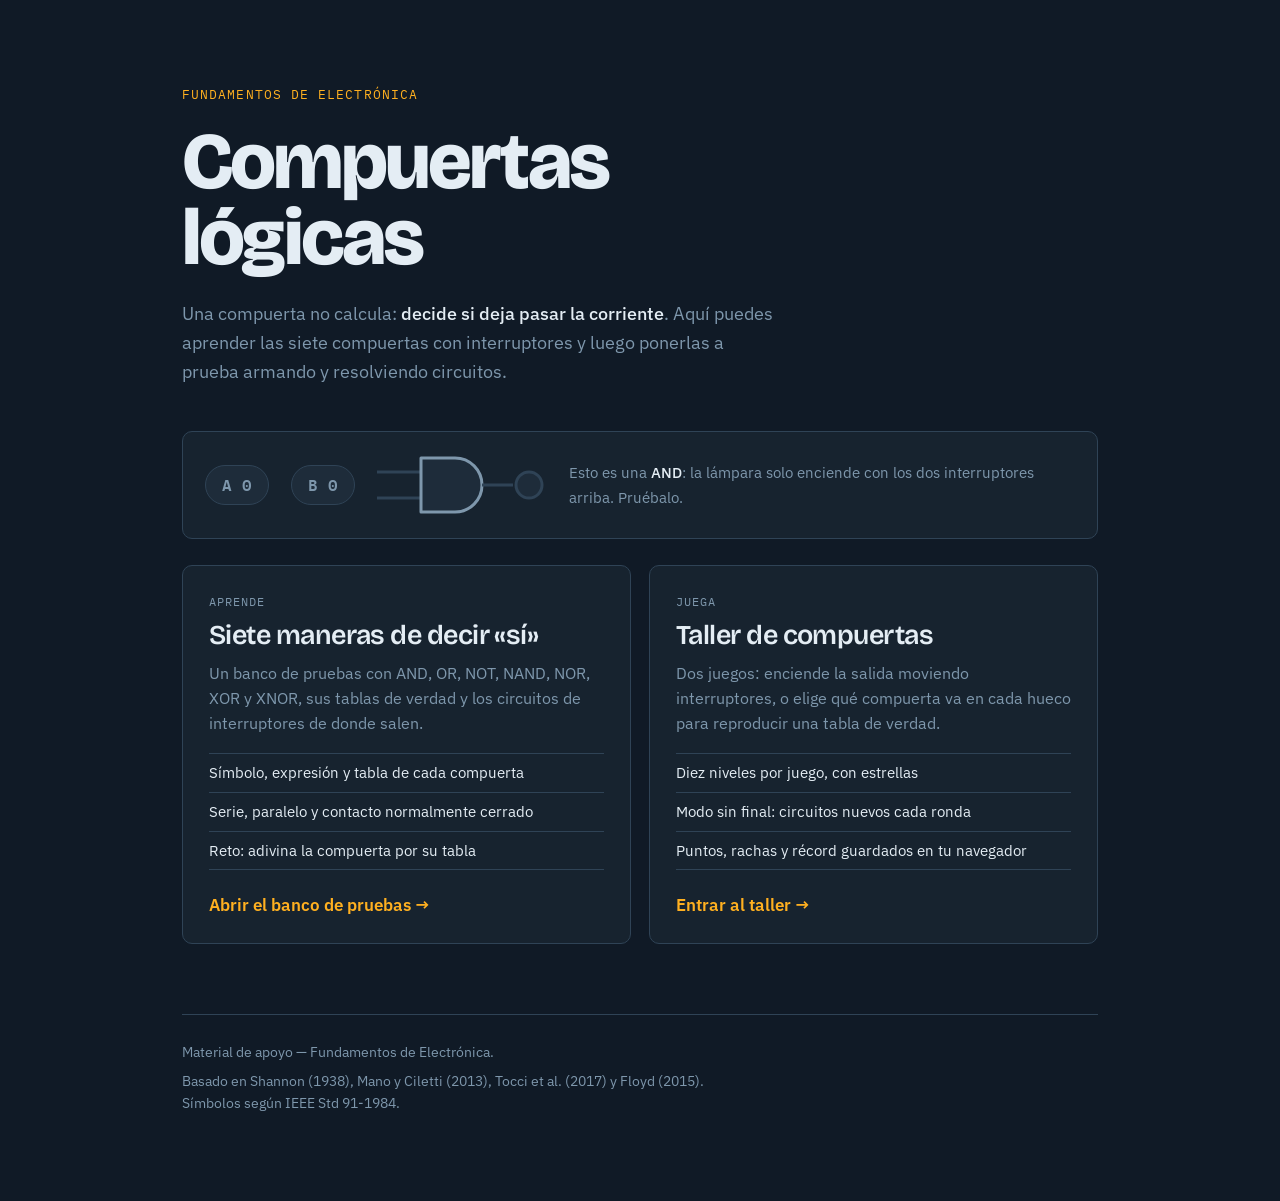
==== index.html @ b95cfd60 "Sitio de compuertas lógicas para GitHub Pages - Portada (index.html) con navegación entre las dos pá" ====
<!doctype html>
<html lang="es">
<head>
<meta charset="utf-8">
<meta name="viewport" content="width=device-width, initial-scale=1">
<title>Compuertas lógicas — aprende y juega</title>
<meta name="description" content="Material interactivo de compuertas lógicas: siete compuertas explicadas con interruptores y dos juegos de circuitos con modo sin final.">
<link rel="icon" href="data:image/svg+xml,<svg xmlns='http://www.w3.org/2000/svg' viewBox='0 0 64 64'><rect width='64' height='64' rx='14' fill='%23101A26'/><path d='M14 14h18a18 18 0 0 1 0 36H14z' fill='none' stroke='%23FFB020' stroke-width='5'/></svg>">
<link rel="preconnect" href="https://fonts.googleapis.com">
<link rel="preconnect" href="https://fonts.gstatic.com" crossorigin>
<link href="https://fonts.googleapis.com/css2?family=Bricolage+Grotesque:opsz,wght@12..96,600;12..96,800&family=IBM+Plex+Mono:wght@400;600&family=IBM+Plex+Sans:wght@400;500;600&display=swap" rel="stylesheet">

<style>
:root{
  --ink:#101A26; --panel:#17232F; --panel-2:#1E2C3A; --line:#2F4356;
  --cold:#7E97AC; --paper:#E4EDF4; --hot:#FFB020; --glow:rgba(255,176,32,.28);
  --r:10px;
}
*{box-sizing:border-box}
html{-webkit-text-size-adjust:100%}
body{
  margin:0;background:var(--ink);color:var(--paper);
  font-family:"IBM Plex Sans",system-ui,sans-serif;font-size:17px;line-height:1.6;
  -webkit-font-smoothing:antialiased;
}
.wrap{max-width:960px;margin:0 auto;padding:0 22px 80px}

header{padding:84px 0 0}
.kicker{font-family:"IBM Plex Mono",monospace;font-size:.84rem;color:var(--hot);letter-spacing:.08em;margin:0 0 18px}
h1{
  font-family:"Bricolage Grotesque",sans-serif;font-weight:800;
  font-size:clamp(2.6rem,8vw,5rem);line-height:.96;letter-spacing:-.035em;
  margin:0 0 22px;max-width:13ch;
}
.lede{color:var(--cold);font-size:1.14rem;max-width:54ch;margin:0}
.lede b{color:var(--paper);font-weight:500}

/* interruptor de la portada */
.demo{
  margin:44px 0 0;display:flex;align-items:center;gap:22px;flex-wrap:wrap;
  padding:18px 22px;border:1px solid var(--line);border-radius:var(--r);background:var(--panel);
}
.demo button{
  font-family:"IBM Plex Mono",monospace;font-size:1rem;font-weight:600;width:64px;height:40px;
  border-radius:20px;border:1px solid var(--line);background:var(--panel-2);color:var(--cold);cursor:pointer;transition:.16s;
}
.demo button[aria-pressed="true"]{border-color:var(--hot);color:var(--hot);background:#26221A}
.demo button:focus-visible{outline:2px solid var(--hot);outline-offset:3px}
.demo svg{width:170px;height:auto;flex:none}
.demo p{margin:0;color:var(--cold);font-size:.95rem;flex:1;min-width:200px}
.demo p b{color:var(--paper);font-weight:500}
.w{stroke:var(--line);stroke-width:3;fill:none;transition:stroke .16s}
.w.hot{stroke:var(--hot)}
.gbody{fill:var(--panel-2);stroke:var(--cold);stroke-width:3;stroke-linejoin:round}
.lamp{fill:var(--panel-2);stroke:var(--line);stroke-width:3;transition:.2s}
.lamp.on{fill:#2A2417;stroke:var(--hot);filter:drop-shadow(0 0 8px rgba(255,176,32,.6))}

/* tarjetas */
.cards{display:grid;grid-template-columns:1fr 1fr;gap:18px;margin:26px 0 0}
.card{
  display:flex;flex-direction:column;text-decoration:none;color:inherit;
  background:var(--panel);border:1px solid var(--line);border-radius:var(--r);
  padding:26px 26px 24px;transition:border-color .16s,transform .16s;
}
.card:hover{border-color:var(--hot);transform:translateY(-2px)}
.card:focus-visible{outline:2px solid var(--hot);outline-offset:3px}
.card .tag{font-family:"IBM Plex Mono",monospace;font-size:.76rem;color:var(--cold);letter-spacing:.08em;text-transform:uppercase}
.card h2{
  font-family:"Bricolage Grotesque",sans-serif;font-weight:600;font-size:1.7rem;
  letter-spacing:-.02em;line-height:1.1;margin:10px 0 10px;
}
.card p{margin:0 0 18px;color:var(--cold);font-size:.97rem}
.card ul{list-style:none;padding:0;margin:0 0 22px;font-size:.92rem;color:var(--paper)}
.card li{padding:7px 0;border-top:1px solid var(--line)}
.card li:last-child{border-bottom:1px solid var(--line)}
.card .go{margin-top:auto;font-weight:600;color:var(--hot)}
.card .go::after{content:" →"}

footer{border-top:1px solid var(--line);margin-top:70px;padding-top:26px;font-size:.88rem;color:var(--cold)}
footer p{margin:0 0 6px;max-width:70ch}

@media (max-width:720px){
  body{font-size:16px}
  .wrap{padding:0 16px 60px}
  header{padding-top:56px}
  .cards{grid-template-columns:1fr}
}
@media (prefers-reduced-motion:reduce){*{transition-duration:.01ms !important}}
</style>
</head>
<body>

<div class="wrap">

<header>
  <p class="kicker">FUNDAMENTOS DE ELECTRÓNICA</p>
  <h1>Compuertas lógicas</h1>
  <p class="lede">Una compuerta no calcula: <b>decide si deja pasar la corriente</b>. Aquí puedes aprender las siete compuertas con interruptores y luego ponerlas a prueba armando y resolviendo circuitos.</p>
</header>

<div class="demo" aria-label="Demostración de una compuerta AND">
  <button id="dA" aria-pressed="false" aria-label="Interruptor A">A 0</button>
  <button id="dB" aria-pressed="false" aria-label="Interruptor B">B 0</button>
  <svg viewBox="0 0 170 70" aria-hidden="true">
    <path class="w" id="wA" d="M0,22 H44"/>
    <path class="w" id="wB" d="M0,48 H44"/>
    <path class="gbody" d="M44,8 H78 A27,27 0 0 1 78,62 H44 Z"/>
    <path class="w" id="wS" d="M105,35 H136"/>
    <circle class="lamp" id="lamp" cx="152" cy="35" r="13"/>
  </svg>
  <p>Esto es una <b>AND</b>: la lámpara solo enciende con los dos interruptores arriba. Pruébalo.</p>
</div>

<div class="cards">
  <a class="card" href="compuertas-logicas.html">
    <span class="tag">Aprende</span>
    <h2>Siete maneras de decir «sí»</h2>
    <p>Un banco de pruebas con AND, OR, NOT, NAND, NOR, XOR y XNOR, sus tablas de verdad y los circuitos de interruptores de donde salen.</p>
    <ul>
      <li>Símbolo, expresión y tabla de cada compuerta</li>
      <li>Serie, paralelo y contacto normalmente cerrado</li>
      <li>Reto: adivina la compuerta por su tabla</li>
    </ul>
    <span class="go">Abrir el banco de pruebas</span>
  </a>

  <a class="card" href="juego-compuertas.html">
    <span class="tag">Juega</span>
    <h2>Taller de compuertas</h2>
    <p>Dos juegos: enciende la salida moviendo interruptores, o elige qué compuerta va en cada hueco para reproducir una tabla de verdad.</p>
    <ul>
      <li>Diez niveles por juego, con estrellas</li>
      <li>Modo sin final: circuitos nuevos cada ronda</li>
      <li>Puntos, rachas y récord guardados en tu navegador</li>
    </ul>
    <span class="go">Entrar al taller</span>
  </a>
</div>

<footer>
  <p>Material de apoyo — Fundamentos de Electrónica.</p>
  <p>Basado en Shannon (1938), Mano y Ciletti (2013), Tocci et al. (2017) y Floyd (2015). Símbolos según IEEE Std 91-1984.</p>
</footer>

</div>

<script>
"use strict";
const st = {a:0, b:0};
const $ = id => document.getElementById(id);
function paint(){
  const s = st.a && st.b;
  $("dA").textContent = "A " + st.a; $("dA").setAttribute("aria-pressed", !!st.a);
  $("dB").textContent = "B " + st.b; $("dB").setAttribute("aria-pressed", !!st.b);
  $("wA").classList.toggle("hot", !!st.a);
  $("wB").classList.toggle("hot", !!st.b);
  $("wS").classList.toggle("hot", !!s);
  $("lamp").classList.toggle("on", !!s);
}
$("dA").addEventListener("click", ()=>{ st.a ^= 1; paint(); });
$("dB").addEventListener("click", ()=>{ st.b ^= 1; paint(); });
paint();
</script>
</body>
</html>
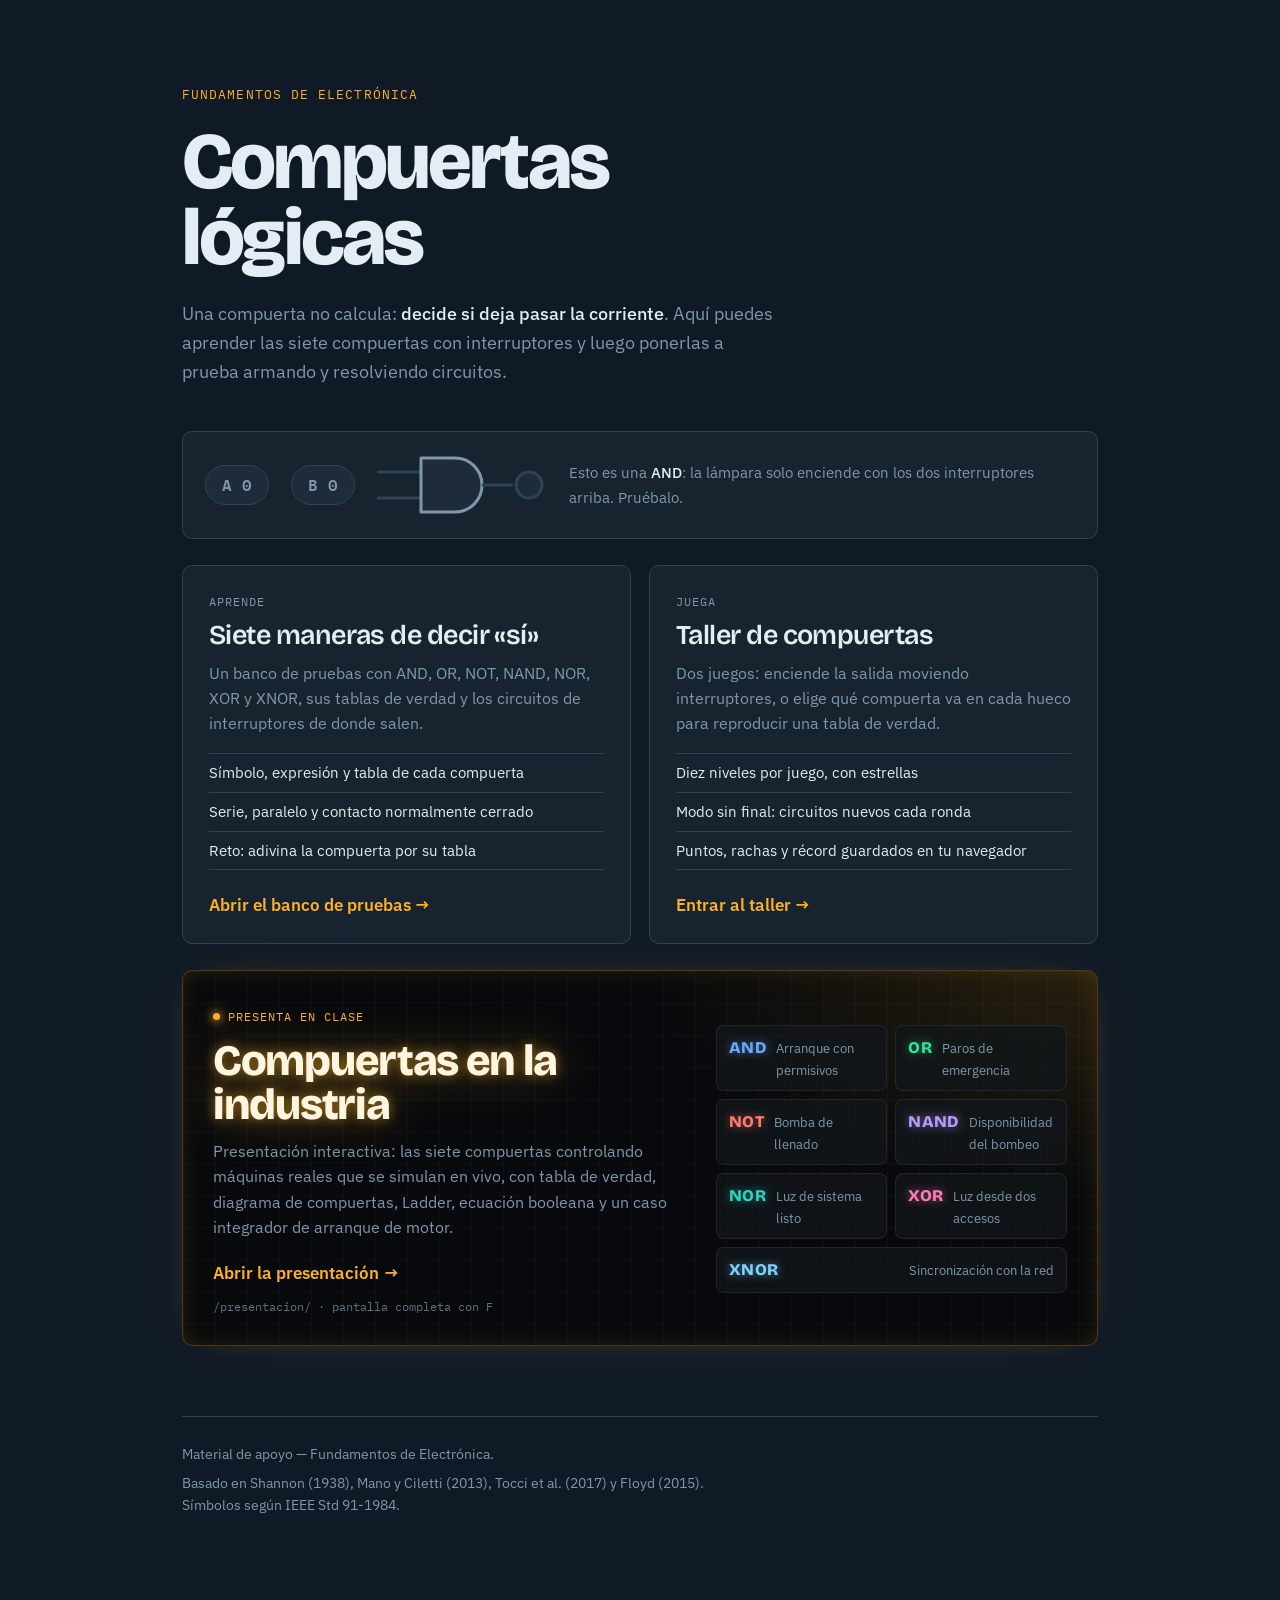
==== commit dbc9a0d2: "Mover la presentación a /presentacion/ y enlazarla desde el sitio - Ruta limpia: presentacion/ (la c" ====
--- a/index.html
+++ b/index.html
@@ -4,7 +4,7 @@
 <meta charset="utf-8">
 <meta name="viewport" content="width=device-width, initial-scale=1">
 <title>Compuertas lógicas — aprende y juega</title>
-<meta name="description" content="Material interactivo de compuertas lógicas: siete compuertas explicadas con interruptores y dos juegos de circuitos con modo sin final.">
+<meta name="description" content="Material interactivo de compuertas lógicas: siete compuertas explicadas con interruptores, dos juegos de circuitos y una presentación con máquinas electromecánicas simuladas en vivo.">
 <link rel="icon" href="data:image/svg+xml,<svg xmlns='http://www.w3.org/2000/svg' viewBox='0 0 64 64'><rect width='64' height='64' rx='14' fill='%23101A26'/><path d='M14 14h18a18 18 0 0 1 0 36H14z' fill='none' stroke='%23FFB020' stroke-width='5'/></svg>">
 <link rel="preconnect" href="https://fonts.googleapis.com">
 <link rel="preconnect" href="https://fonts.gstatic.com" crossorigin>
@@ -76,6 +76,42 @@
 .card .go{margin-top:auto;font-weight:600;color:var(--hot)}
 .card .go::after{content:" →"}
 
+/* tarjeta destacada: la presentación en clase */
+.feature{
+  position:relative;overflow:hidden;isolation:isolate;
+  display:grid;grid-template-columns:1.15fr .85fr;gap:28px;align-items:center;
+  margin:26px 0 0;padding:30px 30px 28px;border-radius:var(--r);text-decoration:none;color:inherit;
+  background:#07090C;border:1px solid rgba(255,176,32,.28);
+  box-shadow:inset 0 0 40px -24px rgba(255,176,32,.55),0 0 40px -26px rgba(255,176,32,.6);
+  transition:border-color .16s,transform .16s,box-shadow .2s;
+}
+.feature::before{content:"";position:absolute;inset:0;z-index:-1;pointer-events:none;
+  background:linear-gradient(rgba(205,218,228,.03) 1px,transparent 1px) 0 0/32px 32px,
+             linear-gradient(90deg,rgba(205,218,228,.03) 1px,transparent 1px) 0 0/32px 32px,
+             radial-gradient(70% 90% at 100% 0%,rgba(255,176,32,.13),transparent 70%)}
+.feature:hover{border-color:var(--hot);transform:translateY(-2px);
+  box-shadow:inset 0 0 44px -22px rgba(255,176,32,.7),0 0 56px -22px rgba(255,176,32,.75)}
+.feature:focus-visible{outline:2px solid var(--hot);outline-offset:3px}
+.feature .tag{font-family:"IBM Plex Mono",monospace;font-size:.76rem;color:var(--hot);letter-spacing:.08em;text-transform:uppercase;
+  display:inline-flex;align-items:center;gap:8px}
+.feature .tag::before{content:"";width:7px;height:7px;border-radius:50%;background:var(--hot);box-shadow:0 0 8px var(--hot),0 0 18px var(--hot)}
+.feature h2{
+  font-family:"Bricolage Grotesque",sans-serif;font-weight:800;font-size:clamp(1.9rem,4.4vw,2.7rem);
+  letter-spacing:-.03em;line-height:1;margin:12px 0 12px;color:#FFF6E2;
+  filter:drop-shadow(0 0 6px rgba(255,176,32,.55)) drop-shadow(0 0 22px rgba(255,176,32,.3));
+}
+.feature p{margin:0 0 20px;color:var(--cold);font-size:.99rem;max-width:46ch}
+.feature .go{font-weight:600;color:var(--hot)}
+.feature .go::after{content:"→";display:inline-block;margin-left:.3em;transition:transform .16s}
+.feature:hover .go::after{transform:translateX(4px)}
+.feature .url{display:block;margin-top:10px;font-family:"IBM Plex Mono",monospace;font-size:.78rem;color:#5E7285}
+.gates{list-style:none;margin:0;padding:0;display:grid;grid-template-columns:repeat(2,1fr);gap:8px}
+.gates li{display:flex;justify-content:space-between;align-items:baseline;gap:10px;
+  padding:9px 12px;border:1px solid rgba(205,218,228,.09);border-radius:8px;background:rgba(18,23,27,.8);font-size:.84rem;color:var(--cold)}
+.gates b{font-family:"Bricolage Grotesque",sans-serif;font-size:1.02rem;font-weight:800;letter-spacing:.02em;color:var(--c);
+  text-shadow:0 0 10px color-mix(in oklab,var(--c) 60%,transparent)}
+.gates li:last-child{grid-column:1/-1}
+
 footer{border-top:1px solid var(--line);margin-top:70px;padding-top:26px;font-size:.88rem;color:var(--cold)}
 footer p{margin:0 0 6px;max-width:70ch}
 
@@ -84,6 +120,7 @@
   .wrap{padding:0 16px 60px}
   header{padding-top:56px}
   .cards{grid-template-columns:1fr}
+  .feature{grid-template-columns:1fr;padding:24px 20px 22px;gap:22px}
 }
 @media (prefers-reduced-motion:reduce){*{transition-duration:.01ms !important}}
 </style>
@@ -137,6 +174,25 @@
   </a>
 </div>
 
+<a class="feature" href="presentacion/">
+  <div>
+    <span class="tag">Presenta en clase</span>
+    <h2>Compuertas en la industria</h2>
+    <p>Presentación interactiva: las siete compuertas controlando máquinas reales que se simulan en vivo, con tabla de verdad, diagrama de compuertas, Ladder, ecuación booleana y un caso integrador de arranque de motor.</p>
+    <span class="go">Abrir la presentación</span>
+    <span class="url">/presentacion/ · pantalla completa con F</span>
+  </div>
+  <ul class="gates" aria-label="Ejemplos de la presentación">
+    <li style="--c:#6AA8FF"><b>AND</b>Arranque con permisivos</li>
+    <li style="--c:#34E39A"><b>OR</b>Paros de emergencia</li>
+    <li style="--c:#FF7A6B"><b>NOT</b>Bomba de llenado</li>
+    <li style="--c:#B99AFF"><b>NAND</b>Disponibilidad del bombeo</li>
+    <li style="--c:#2DD4BF"><b>NOR</b>Luz de sistema listo</li>
+    <li style="--c:#FF7AB6"><b>XOR</b>Luz desde dos accesos</li>
+    <li style="--c:#7DD3FC"><b>XNOR</b>Sincronización con la red</li>
+  </ul>
+</a>
+
 <footer>
   <p>Material de apoyo — Fundamentos de Electrónica.</p>
   <p>Basado en Shannon (1938), Mano y Ciletti (2013), Tocci et al. (2017) y Floyd (2015). Símbolos según IEEE Std 91-1984.</p>
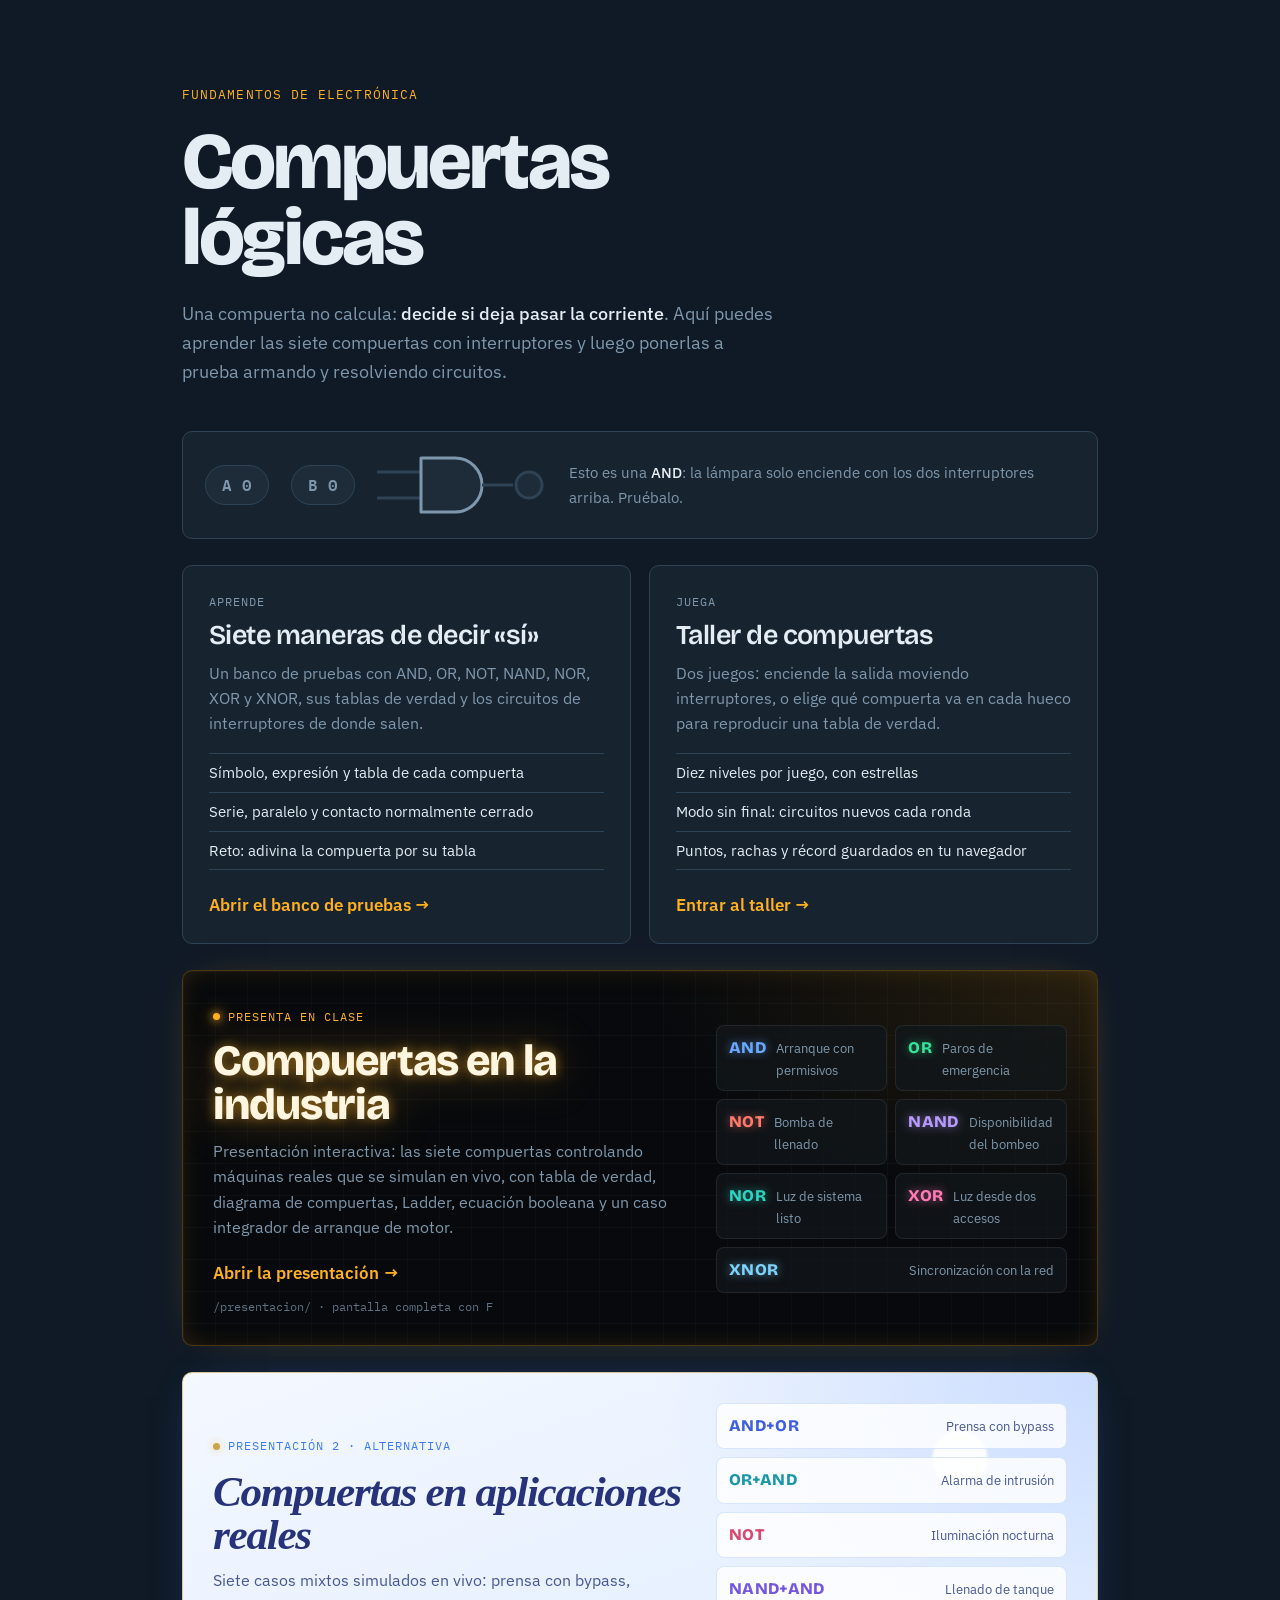
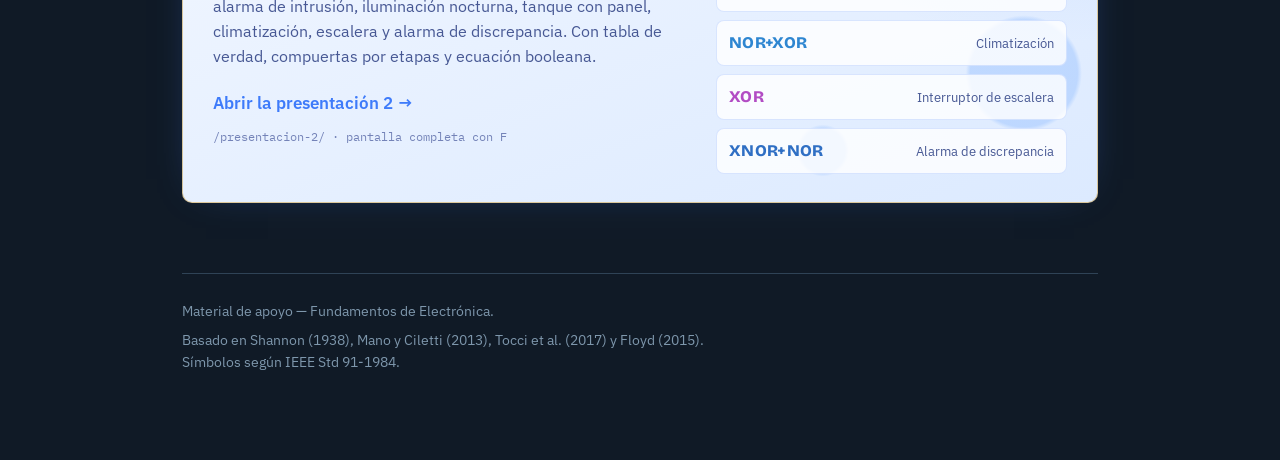
==== commit 76b20dfc: "Agregar presentación 2: compuertas en aplicaciones reales Presentación alternativa con tema de agua:" ====
--- a/index.html
+++ b/index.html
@@ -105,6 +105,21 @@
 .feature .go::after{content:"→";display:inline-block;margin-left:.3em;transition:transform .16s}
 .feature:hover .go::after{transform:translateX(4px)}
 .feature .url{display:block;margin-top:10px;font-family:"IBM Plex Mono",monospace;font-size:.78rem;color:#5E7285}
+/* variante: presentación 2, tema de agua */
+.feature.hydro{background:linear-gradient(160deg,#F4F8FF,#DCEAFF);border-color:rgba(205,163,73,.55);color:#1D275C;
+  box-shadow:0 0 40px -24px rgba(62,123,250,.7)}
+.feature.hydro::before{background:radial-gradient(circle at 85% 20%,rgba(255,255,255,.9) 0 3%,transparent 3.5%),radial-gradient(circle at 92% 70%,rgba(127,178,255,.35) 0 6%,transparent 6.5%),radial-gradient(circle at 70% 88%,rgba(127,178,255,.3) 0 3%,transparent 3.5%),radial-gradient(70% 90% at 100% 0%,rgba(62,123,250,.18),transparent 70%)}
+.feature.hydro:hover{border-color:#CDA349;box-shadow:0 0 56px -22px rgba(62,123,250,.8)}
+.feature.hydro .tag,.feature.hydro .go{color:#3E7BFA}
+.feature.hydro .tag::before{background:#CDA349;box-shadow:0 0 8px #E9CF8C}
+.feature.hydro h2{color:#26327A;filter:none;font-family:Georgia,"Times New Roman",serif;font-style:italic;font-weight:700}
+.feature.hydro p{color:#475894}
+.feature.hydro .url{color:#7483B8}
+.feature.hydro .gates li{color:#475894;background:rgba(255,255,255,.8);border-color:rgba(62,123,250,.18)}
+.feature.hydro .gates b{color:var(--c);text-shadow:none}
+.feature.hydro>*{min-width:0}
+.feature.hydro .gates{grid-template-columns:repeat(auto-fit,minmax(min(100%,190px),1fr))}
+.feature.hydro .gates li:last-child{grid-column:auto}
 .gates{list-style:none;margin:0;padding:0;display:grid;grid-template-columns:repeat(2,1fr);gap:8px}
 .gates li{display:flex;justify-content:space-between;align-items:baseline;gap:10px;
   padding:9px 12px;border:1px solid rgba(205,218,228,.09);border-radius:8px;background:rgba(18,23,27,.8);font-size:.84rem;color:var(--cold)}
@@ -193,6 +208,25 @@
   </ul>
 </a>
 
+<a class="feature hydro" href="presentacion-2/">
+  <div>
+    <span class="tag">Presentación 2 · alternativa</span>
+    <h2>Compuertas en aplicaciones reales</h2>
+    <p>Siete casos mixtos simulados en vivo: prensa con bypass, alarma de intrusión, iluminación nocturna, tanque con panel, climatización, escalera y alarma de discrepancia. Con tabla de verdad, compuertas por etapas y ecuación booleana.</p>
+    <span class="go">Abrir la presentación 2</span>
+    <span class="url">/presentacion-2/ · pantalla completa con F</span>
+  </div>
+  <ul class="gates" aria-label="Casos de la presentación 2">
+    <li style="--c:#3F5FE0"><b>AND+OR</b>Prensa con bypass</li>
+    <li style="--c:#1797A8"><b>OR+AND</b>Alarma de intrusión</li>
+    <li style="--c:#D9486E"><b>NOT</b>Iluminación nocturna</li>
+    <li style="--c:#7457E0"><b>NAND+AND</b>Llenado de tanque</li>
+    <li style="--c:#2E86D1"><b>NOR+XOR</b>Climatización</li>
+    <li style="--c:#B24CC4"><b>XOR</b>Interruptor de escalera</li>
+    <li style="--c:#2F6FC4"><b>XNOR+NOR</b>Alarma de discrepancia</li>
+  </ul>
+</a>
+
 <footer>
   <p>Material de apoyo — Fundamentos de Electrónica.</p>
   <p>Basado en Shannon (1938), Mano y Ciletti (2013), Tocci et al. (2017) y Floyd (2015). Símbolos según IEEE Std 91-1984.</p>
